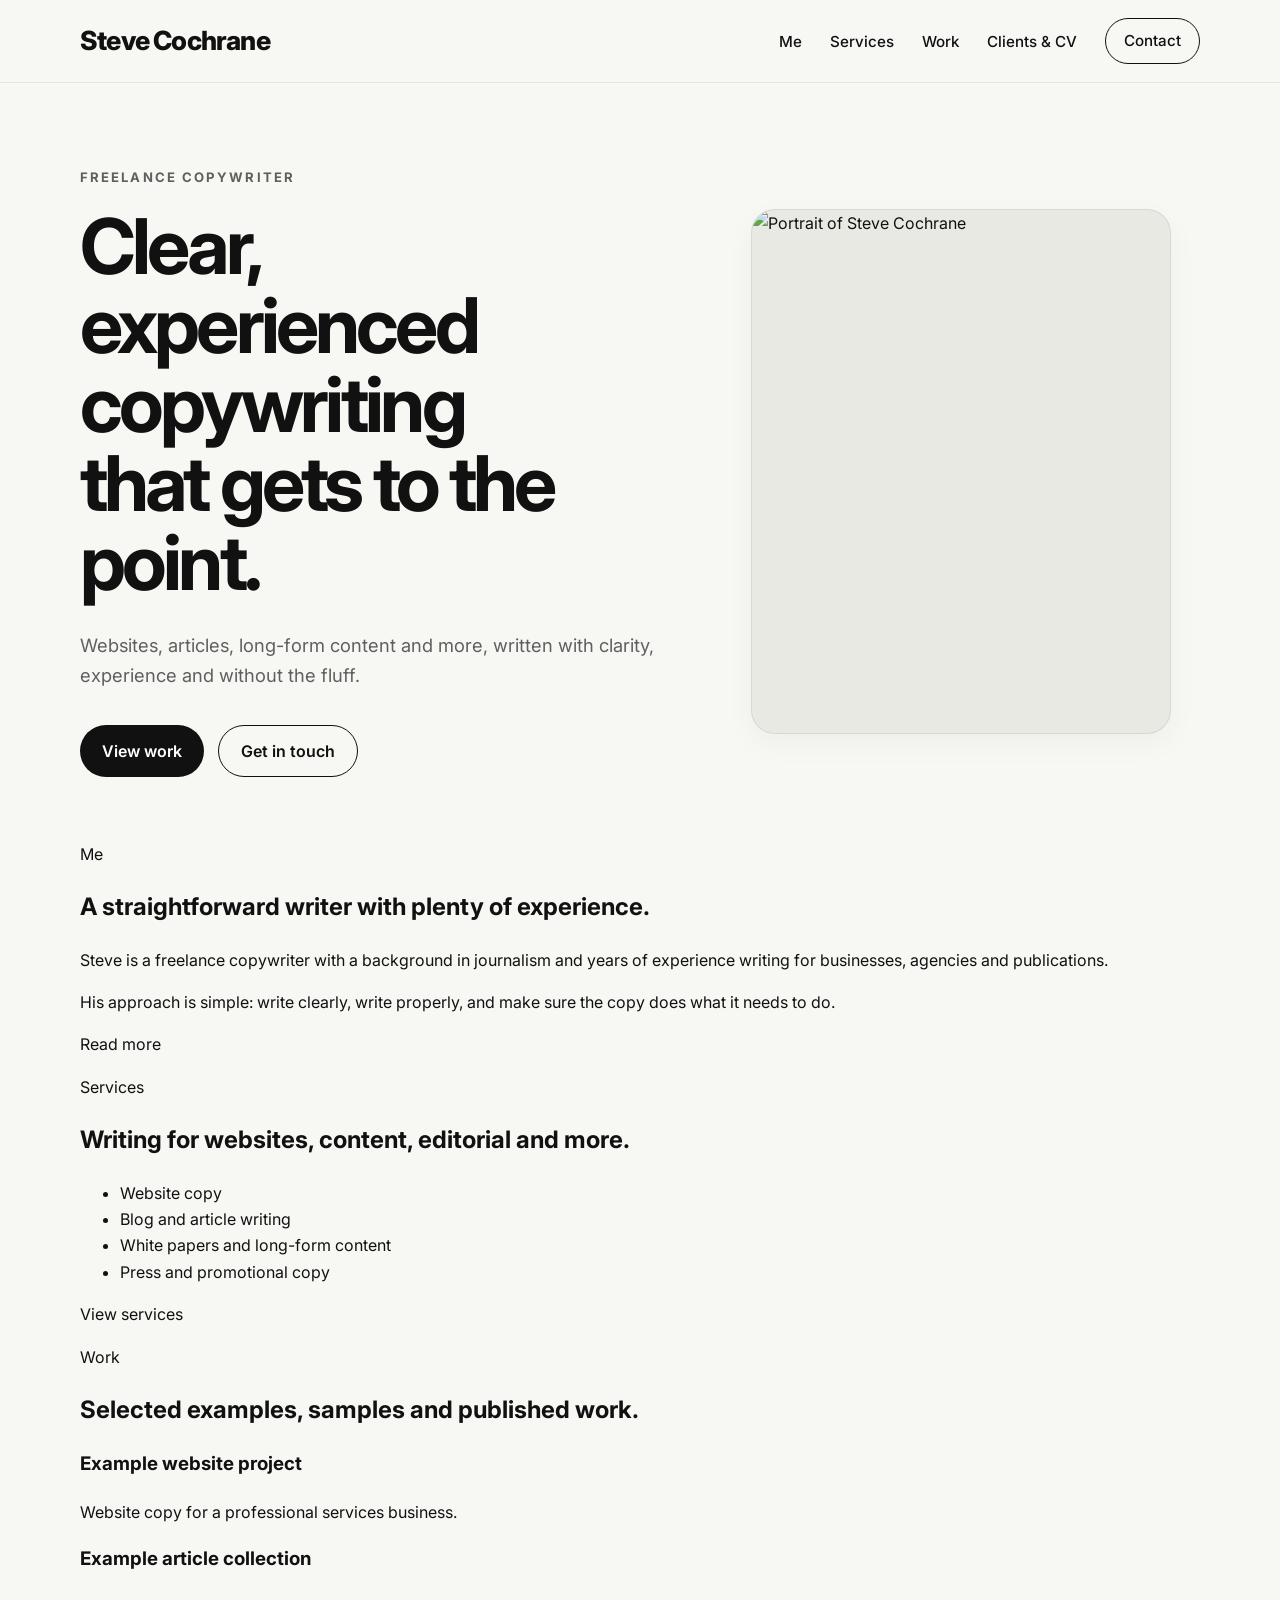
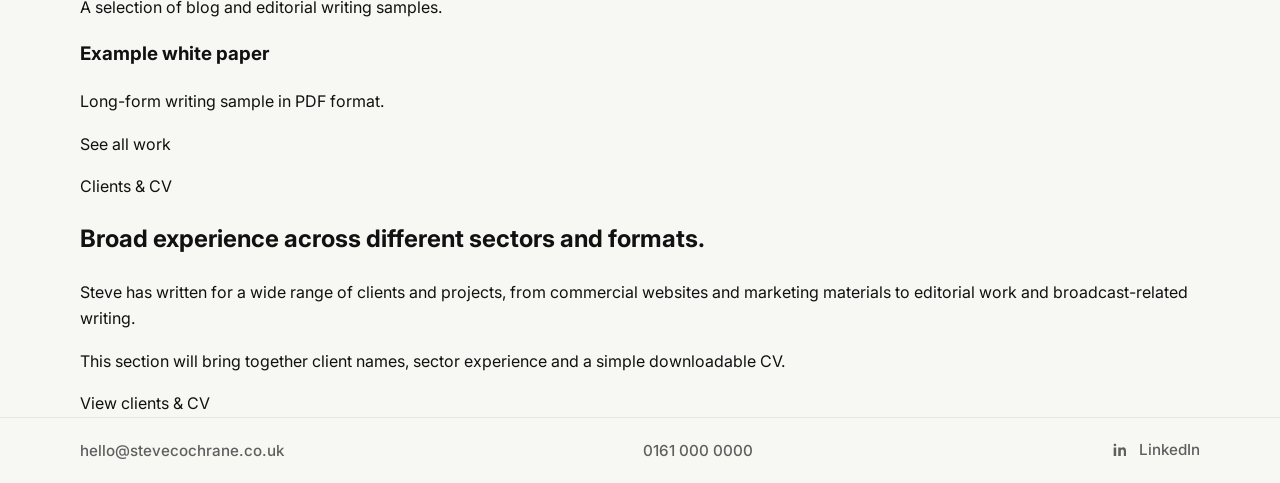
==== index.html @ 6f670acf "Update index.html" ====
<!DOCTYPE html>
<html lang="en-GB">
<head>
  <meta charset="UTF-8" />
  <meta name="viewport" content="width=device-width, initial-scale=1.0" />
  <title>Steve Cochrane | Freelance Copywriter</title>
  <meta
    name="description"
    content="Freelance copywriter Steve Cochrane writes clear, effective copy for websites, articles, white papers and more."
  />
  <link rel="preconnect" href="https://fonts.googleapis.com" />
  <link rel="preconnect" href="https://fonts.gstatic.com" crossorigin />
  <link
    href="https://fonts.googleapis.com/css2?family=Inter:wght@400;500;600;700;800&display=swap"
    rel="stylesheet"
  />
  <link rel="stylesheet" href="css/style.css" />
</head>
<body>
  <a class="skip-link" href="#main">Skip to content</a>

  <header class="site-header">
    <div class="container header-inner">
      <a class="site-logo" href="index.html">Steve Cochrane</a>

      <nav class="site-nav" aria-label="Primary navigation">
        <ul>
          <li><a href="me.html">Me</a></li>
          <li><a href="services.html">Services</a></li>
          <li><a href="work.html">Work</a></li>
          <li><a href="clients-cv.html">Clients &amp; CV</a></li>
          <li><a class="nav-cta" href="contact.html">Contact</a></li>
        </ul>
      </nav>
    </div>
  </header>

  <main id="main">
    <section class="hero">
      <div class="container hero-grid">
        <div class="hero-copy">
          <p class="eyebrow">Freelance Copywriter</p>
          <h1>Clear, experienced copywriting that gets to the point.</h1>
          <p class="hero-text">
            Websites, articles, long-form content and more, written with clarity,
            experience and without the fluff.
          </p>

          <div class="hero-actions">
            <a class="button button-primary" href="work.html">View work</a>
            <a class="button button-secondary" href="contact.html">Get in touch</a>
          </div>
        </div>

        <div class="hero-image-wrap">
          <img
            src="image/steve-cochrane-headshot.jpg"
            alt="Portrait of Steve Cochrane"
            class="hero-image"
          />
        </div>
      </div>
    </section>

    <section class="home-preview-section">
      <div class="container home-preview-grid">
        <div class="home-preview-label">
          <p>Me</p>
        </div>

        <div class="home-preview-content">
          <h2>A straightforward writer with plenty of experience.</h2>
          <p>
            Steve is a freelance copywriter with a background in journalism and years of
            experience writing for businesses, agencies and publications.
          </p>
          <p>
            His approach is simple: write clearly, write properly, and make sure the copy
            does what it needs to do.
          </p>
          <a class="text-link" href="me.html">Read more</a>
        </div>
      </div>
    </section>

    <section class="home-preview-section">
      <div class="container home-preview-grid">
        <div class="home-preview-label">
          <p>Services</p>
        </div>

        <div class="home-preview-content">
          <h2>Writing for websites, content, editorial and more.</h2>
          <ul class="home-simple-list">
            <li>Website copy</li>
            <li>Blog and article writing</li>
            <li>White papers and long-form content</li>
            <li>Press and promotional copy</li>
          </ul>
          <a class="text-link" href="services.html">View services</a>
        </div>
      </div>
    </section>

    <section class="home-preview-section">
      <div class="container home-preview-grid">
        <div class="home-preview-label">
          <p>Work</p>
        </div>

        <div class="home-preview-content">
          <h2>Selected examples, samples and published work.</h2>

          <div class="home-work-preview">
            <article class="home-work-item">
              <h3>Example website project</h3>
              <p>Website copy for a professional services business.</p>
            </article>

            <article class="home-work-item">
              <h3>Example article collection</h3>
              <p>A selection of blog and editorial writing samples.</p>
            </article>

            <article class="home-work-item">
              <h3>Example white paper</h3>
              <p>Long-form writing sample in PDF format.</p>
            </article>
          </div>

          <a class="text-link" href="work.html">See all work</a>
        </div>
      </div>
    </section>

    <section class="home-preview-section">
      <div class="container home-preview-grid">
        <div class="home-preview-label">
          <p>Clients &amp; CV</p>
        </div>

        <div class="home-preview-content">
          <h2>Broad experience across different sectors and formats.</h2>
          <p>
            Steve has written for a wide range of clients and projects, from commercial
            websites and marketing materials to editorial work and broadcast-related writing.
          </p>
          <p>
            This section will bring together client names, sector experience and a simple
            downloadable CV.
          </p>
          <a class="text-link" href="clients-cv.html">View clients &amp; CV</a>
        </div>
      </div>
    </section>
  </main>

  <footer class="site-footer">
    <div class="container footer-contact">
      <a class="footer-contact-item" href="mailto:hello@stevecochrane.co.uk">
        hello@stevecochrane.co.uk
      </a>

      <a class="footer-contact-item" href="tel:01610000000">
        0161 000 0000
      </a>

      <a
        class="footer-social"
        href="#"
        target="_blank"
        rel="noopener noreferrer"
        aria-label="Visit Steve Cochrane on LinkedIn"
      >
        <svg viewBox="0 0 24 24" aria-hidden="true">
          <path d="M6.94 8.5H3.56V20h3.38V8.5Zm-1.69-1.47c1.08 0 1.75-.72 1.75-1.62-.02-.92-.67-1.62-1.73-1.62S3.5 4.49 3.5 5.41c0 .9.68 1.62 1.73 1.62h.02ZM20.5 20h-3.38v-6.16c0-1.55-.56-2.6-1.95-2.6-1.07 0-1.7.72-1.98 1.42-.1.25-.13.6-.13.95V20H9.68s.05-10.46 0-11.5h3.38v1.63c.45-.7 1.25-1.7 3.05-1.7 2.23 0 3.89 1.45 3.89 4.56V20Z"/>
        </svg>
        <span>LinkedIn</span>
      </a>
    </div>
  </footer>
</body>
</html>
---- css/style.css ----
:root {
  --bg: #f7f7f4;
  --surface: #ffffff;
  --text: #111111;
  --muted: #5f5f5f;
  --line: #dddddd;
  --accent: #111111;
  --max-width: 1120px;
  --narrow-width: 760px;
  --radius: 18px;
  --shadow: 0 10px 30px rgba(0, 0, 0, 0.04);
}

* {
  box-sizing: border-box;
}

html {
  scroll-behavior: smooth;
}

body {
  margin: 0;
  font-family: "Inter", sans-serif;
  background: var(--bg);
  color: var(--text);
  line-height: 1.65;
}

img {
  max-width: 100%;
  display: block;
}

a {
  color: var(--text);
  text-decoration: none;
}

a:hover {
  text-decoration: underline;
}

.skip-link {
  position: absolute;
  left: 16px;
  top: -48px;
  background: #111111;
  color: #ffffff;
  padding: 10px 14px;
  border-radius: 999px;
  z-index: 1000;
  transition: top 0.2s ease;
}

.skip-link:focus {
  top: 16px;
}

.container {
  width: min(calc(100% - 40px), var(--max-width));
  margin: 0 auto;
}

.narrow {
  width: min(100%, var(--narrow-width));
}

.site-header {
  position: sticky;
  top: 0;
  z-index: 100;
  background: rgba(247, 247, 244, 0.92);
  backdrop-filter: blur(12px);
  border-bottom: 1px solid rgba(17, 17, 17, 0.08);
}

.header-inner {
  display: flex;
  align-items: center;
  justify-content: space-between;
  min-height: 82px;
  gap: 24px;
}

.site-logo {
  font-size: 1.65rem;
  font-weight: 800;
  letter-spacing: -0.03em;
  text-decoration: none;
}

.site-logo:hover {
  text-decoration: none;
}

.site-nav ul {
  display: flex;
  align-items: center;
  gap: 28px;
  list-style: none;
  padding: 0;
  margin: 0;
}

.site-nav a {
  font-size: 0.95rem;
  font-weight: 500;
  text-decoration: none;
}

.nav-cta {
  display: inline-flex;
  align-items: center;
  justify-content: center;
  min-height: 46px;
  padding: 0 18px;
  border: 1px solid #111111;
  border-radius: 999px;
}

.nav-cta:hover {
  background: #111111;
  color: #ffffff;
  text-decoration: none;
}

.hero {
  padding: 84px 0 48px;
}

.hero-grid {
  display: grid;
  grid-template-columns: 1.1fr 0.9fr;
  gap: 56px;
  align-items: center;
}

.eyebrow {
  margin: 0 0 18px;
  font-size: 0.82rem;
  font-weight: 700;
  letter-spacing: 0.16em;
  text-transform: uppercase;
  color: var(--muted);
}

.hero h1 {
  margin: 0;
  font-size: clamp(2.8rem, 6vw, 5rem);
  line-height: 1.03;
  letter-spacing: -0.05em;
  max-width: 10ch;
}

.hero-text {
  margin: 28px 0 0;
  max-width: 600px;
  font-size: 1.15rem;
  color: var(--muted);
}

.hero-actions {
  display: flex;
  flex-wrap: wrap;
  gap: 14px;
  margin-top: 34px;
}

.button {
  display: inline-flex;
  align-items: center;
  justify-content: center;
  min-height: 52px;
  padding: 0 22px;
  border-radius: 999px;
  font-weight: 600;
  transition: transform 0.2s ease, background 0.2s ease, color 0.2s ease;
}

.button:hover {
  text-decoration: none;
  transform: translateY(-2px);
}

.button-primary {
  background: #111111;
  color: #ffffff;
}

.button-primary:hover {
  background: #222222;
}

.button-secondary {
  border: 1px solid #111111;
  color: #111111;
}

.button-secondary:hover {
  background: #111111;
  color: #ffffff;
}

.hero-image-wrap {
  display: flex;
  justify-content: center;
}

.hero-image {
  width: 100%;
  max-width: 420px;
  aspect-ratio: 4 / 5;
  object-fit: cover;
  border-radius: 24px;
  background: #e9e9e4;
  box-shadow: var(--shadow);
  border: 1px solid rgba(17, 17, 17, 0.08);
}

.intro-strip {
  padding: 22px 0;
  border-top: 1px solid rgba(17, 17, 17, 0.08);
  border-bottom: 1px solid rgba(17, 17, 17, 0.08);
}

.intro-strip-inner p {
  margin: 0;
  font-size: 1.05rem;
  color: var(--muted);
}

.section {
  padding: 92px 0;
}

.section-alt {
  background: #f0f0eb;
}

.section-label {
  margin: 0 0 14px;
  font-size: 0.82rem;
  font-weight: 700;
  letter-spacing: 0.16em;
  text-transform: uppercase;
  color: var(--muted);
}

.section h2 {
  margin: 0 0 22px;
  font-size: clamp(2rem, 4vw, 3.2rem);
  line-height: 1.08;
  letter-spacing: -0.04em;
}

.section p {
  margin: 0 0 18px;
  font-size: 1.05rem;
  color: #2d2d2d;
}

.section-intro {
  max-width: 700px;
  color: var(--muted);
}

.services-grid {
  display: grid;
  grid-template-columns: repeat(2, minmax(0, 1fr));
  gap: 22px;
  margin-top: 34px;
}

.service-card {
  background: var(--surface);
  border: 1px solid rgba(17, 17, 17, 0.08);
  border-radius: var(--radius);
  padding: 28px;
  box-shadow: var(--shadow);
}

.service-card h3 {
  margin: 0 0 12px;
  font-size: 1.3rem;
  letter-spacing: -0.03em;
}

.service-card p {
  margin: 0;
  color: var(--muted);
}

.work-list {
  display: flex;
  flex-direction: column;
  margin-top: 30px;
  border-top: 1px solid var(--line);
}

.work-item {
  display: flex;
  align-items: center;
  justify-content: space-between;
  gap: 24px;
  padding: 24px 0;
  border-bottom: 1px solid var(--line);
}

.work-item h3 {
  margin: 0 0 8px;
  font-size: 1.2rem;
  letter-spacing: -0.03em;
}

.work-item p {
  margin: 0;
  color: var(--muted);
}

.work-item a {
  white-space: nowrap;
  font-weight: 600;
}

.quote-block {
  padding: 40px;
  background: #111111;
  color: #ffffff;
  border-radius: 24px;
}

.quote-block p {
  margin: 0;
  color: #ffffff;
  font-size: clamp(1.3rem, 3vw, 2rem);
  line-height: 1.3;
  letter-spacing: -0.03em;
}

.contact-section {
  padding-bottom: 110px;
}

.contact-details {
  display: flex;
  flex-direction: column;
  gap: 10px;
  margin-top: 28px;
}

.contact-details a,
.contact-details span {
  font-size: clamp(1.4rem, 3vw, 2.2rem);
  font-weight: 700;
  letter-spacing: -0.03em;
}

.site-footer {
  border-top: 1px solid rgba(17, 17, 17, 0.08);
  padding: 26px 0;
}

.footer-inner {
  display: flex;
  align-items: center;
  justify-content: space-between;
  gap: 20px;
}

.footer-inner p {
  margin: 0;
  color: var(--muted);
  font-size: 0.95rem;
}

@media (max-width: 900px) {
  .header-inner {
    flex-direction: column;
    align-items: flex-start;
    padding: 18px 0;
  }

  .site-nav ul {
    flex-wrap: wrap;
    gap: 14px 18px;
  }

  .hero-grid {
    grid-template-columns: 1fr;
    gap: 34px;
  }

  .hero h1 {
    max-width: 12ch;
  }

  .services-grid {
    grid-template-columns: 1fr;
  }

  .work-item {
    flex-direction: column;
    align-items: flex-start;
  }

  .footer-inner {
    flex-direction: column;
    align-items: flex-start;
  }
}

@media (max-width: 640px) {
  .container {
    width: min(calc(100% - 28px), var(--max-width));
  }

  .hero {
    padding-top: 56px;
  }

  .section {
    padding: 70px 0;
  }

  .hero-text,
  .section p,
  .intro-strip-inner p,
  .service-card p {
    font-size: 1rem;
  }

  .quote-block {
    padding: 28px;
  }

  .contact-details a,
  .contact-details span {
    font-size: 1.25rem;
  }
}
/* ===== ME PAGE ===== */

.bio-grid {
  display: grid;
  grid-template-columns: 1.1fr 0.9fr;
  gap: 60px;
  align-items: start;
}

.bio-copy h1 {
  margin: 0 0 24px;
  font-size: clamp(2.6rem, 5vw, 4rem);
  line-height: 1.05;
  letter-spacing: -0.04em;
}

.bio-copy p {
  margin: 0 0 18px;
  font-size: 1.05rem;
  color: #2d2d2d;
}

.bio-image-wrap {
  display: flex;
  justify-content: center;
}

.bio-image {
  width: 100%;
  max-width: 420px;
  aspect-ratio: 4 / 5;
  object-fit: cover;
  border-radius: 20px;
  background: #e9e9e4;
  border: 1px solid rgba(17, 17, 17, 0.08);
}

/* Responsive */

@media (max-width: 900px) {
  .bio-grid {
    grid-template-columns: 1fr;
    gap: 32px;
  }

  .bio-image {
    max-width: 100%;
  }
}
/* ===== MINIMAL HOMEPAGE TWEAK ===== */

.hero-minimal {
  min-height: calc(100vh - 82px);
  display: flex;
  align-items: center;
  padding: 72px 0;
}

/* ===== SHARED FOOTER ===== */

.site-footer {
  border-top: 1px solid rgba(17, 17, 17, 0.08);
  padding: 20px 0;
}

.footer-contact {
  display: flex;
  align-items: center;
  justify-content: space-between;
  gap: 18px 28px;
  flex-wrap: wrap;
}

.footer-contact-item,
.footer-social {
  display: inline-flex;
  align-items: center;
  gap: 10px;
  color: var(--muted);
  font-size: 0.95rem;
  font-weight: 500;
  text-decoration: none;
}

.footer-contact-item:hover,
.footer-social:hover {
  color: var(--text);
  text-decoration: none;
}

.footer-social svg {
  width: 18px;
  height: 18px;
  fill: currentColor;
  flex: 0 0 18px;
}

.footer-social span {
  line-height: 1;
}

@media (max-width: 640px) {
  .hero-minimal {
    min-height: auto;
    padding: 56px 0 64px;
  }

  .footer-contact {
    flex-direction: column;
    align-items: flex-start;
  }
}
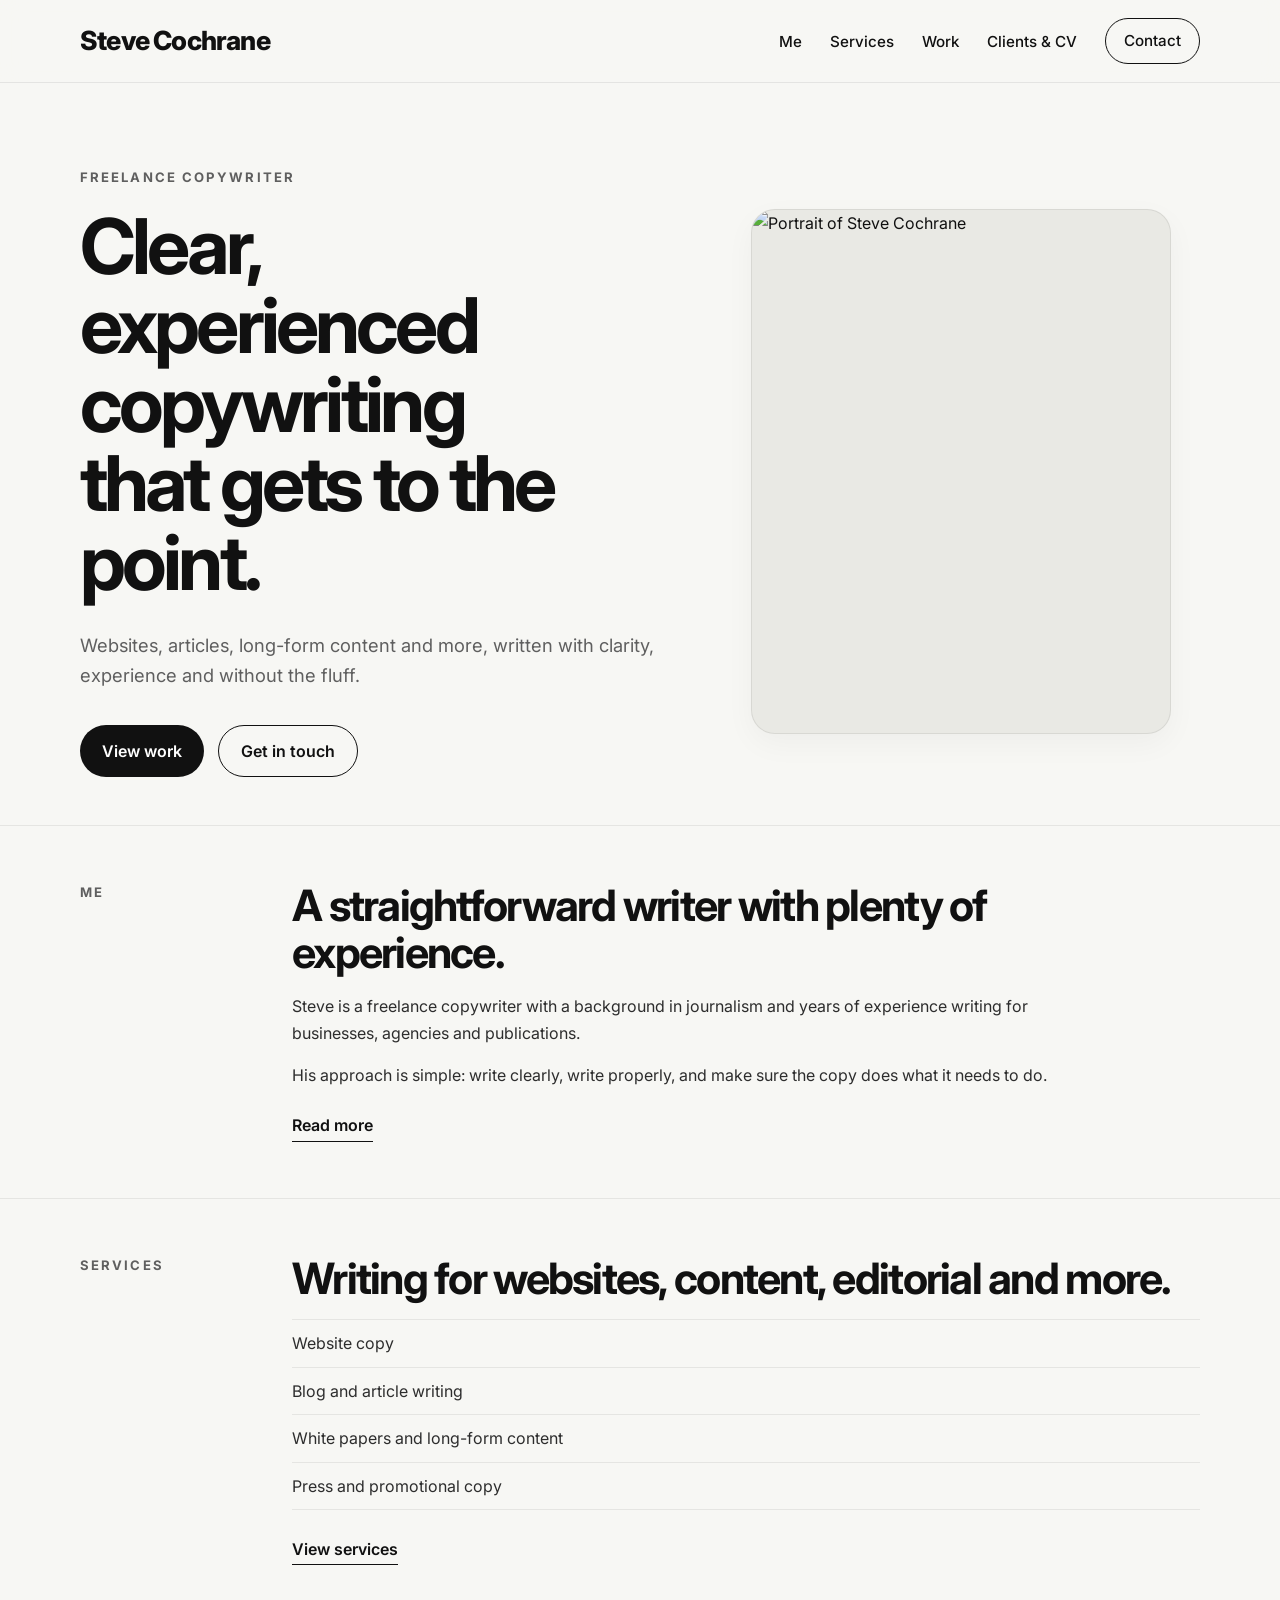
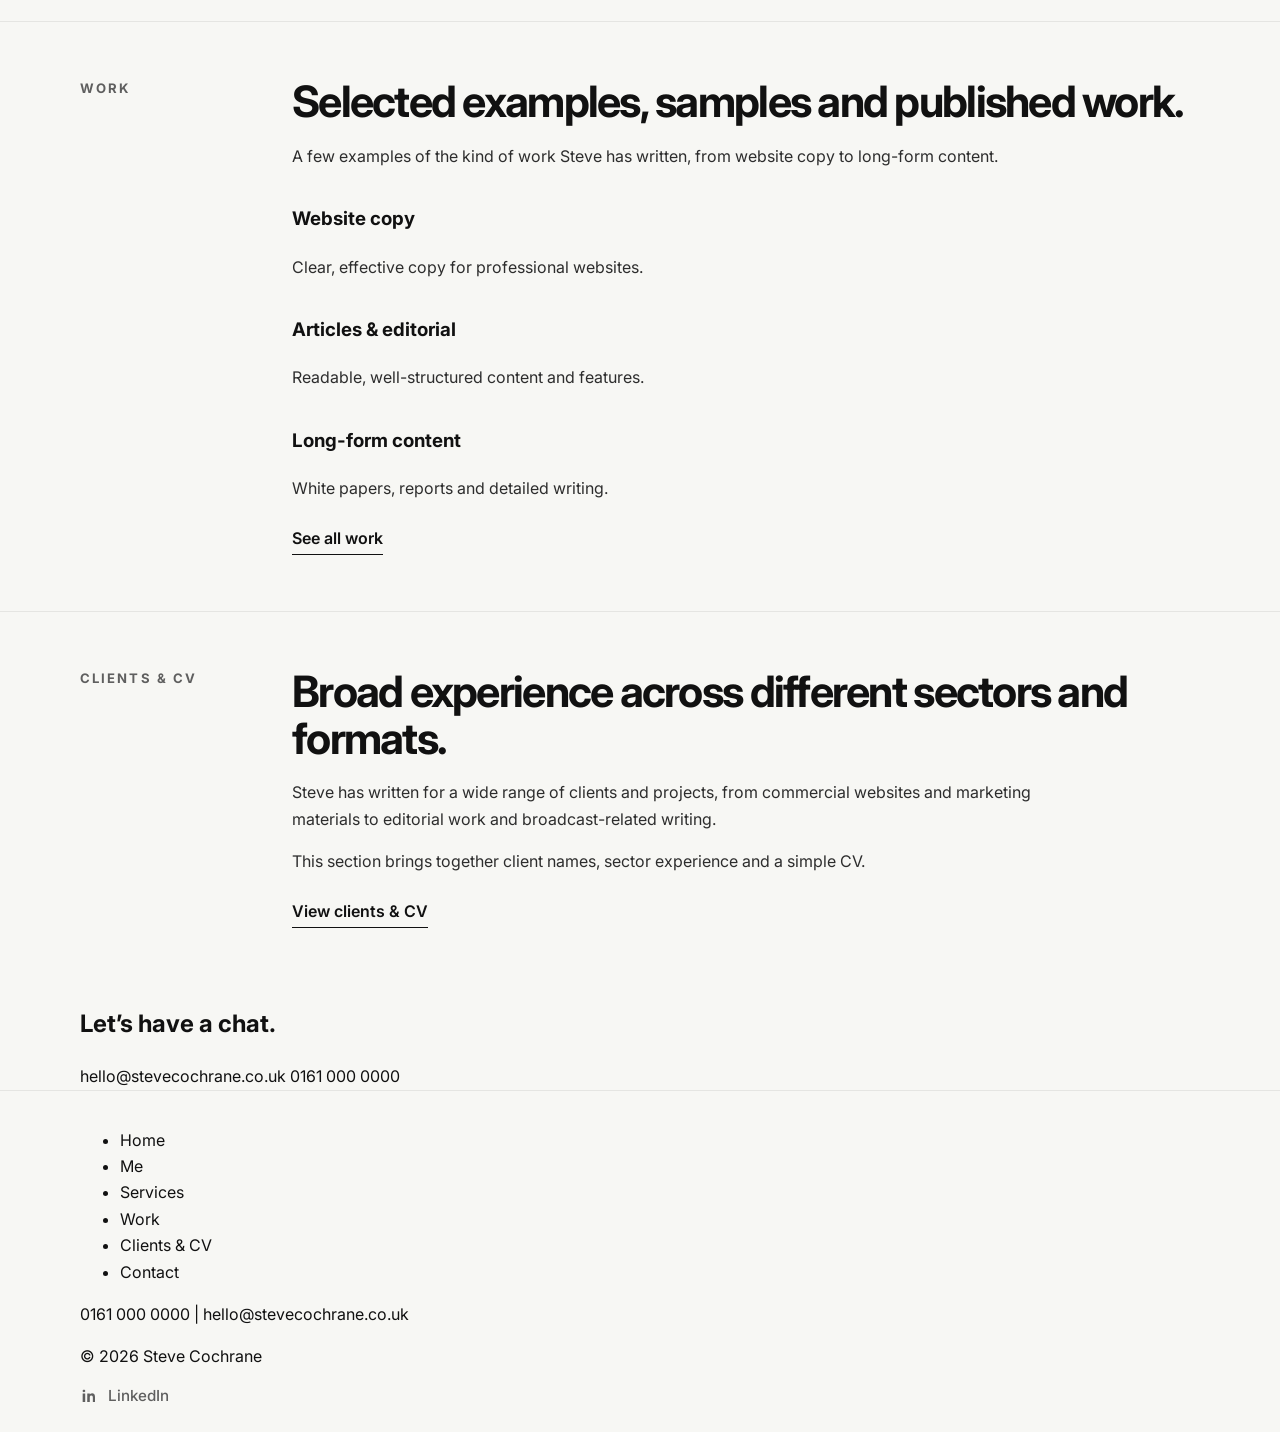
==== commit 6ed94831: "Add sections for header, main, and footer" ====
--- a/index.html
+++ b/index.html
@@ -16,9 +16,11 @@
   />
   <link rel="stylesheet" href="css/style.css" />
 </head>
+
 <body>
   <a class="skip-link" href="#main">Skip to content</a>
 
+  <!-- HEADER -->
   <header class="site-header">
     <div class="container header-inner">
       <a class="site-logo" href="index.html">Steve Cochrane</a>
@@ -35,7 +37,10 @@
     </div>
   </header>
 
+  <!-- MAIN -->
   <main id="main">
+
+    <!-- HERO -->
     <section class="hero">
       <div class="container hero-grid">
         <div class="hero-copy">
@@ -62,6 +67,7 @@
       </div>
     </section>
 
+    <!-- ME PREVIEW -->
     <section class="home-preview-section">
       <div class="container home-preview-grid">
         <div class="home-preview-label">
@@ -83,6 +89,7 @@
       </div>
     </section>
 
+    <!-- SERVICES PREVIEW -->
     <section class="home-preview-section">
       <div class="container home-preview-grid">
         <div class="home-preview-label">
@@ -102,6 +109,7 @@
       </div>
     </section>
 
+    <!-- WORK PREVIEW WITH IMAGES -->
     <section class="home-preview-section">
       <div class="container home-preview-grid">
         <div class="home-preview-label">
@@ -110,22 +118,34 @@
 
         <div class="home-preview-content">
           <h2>Selected examples, samples and published work.</h2>
-
-          <div class="home-work-preview">
-            <article class="home-work-item">
-              <h3>Example website project</h3>
-              <p>Website copy for a professional services business.</p>
-            </article>
-
-            <article class="home-work-item">
-              <h3>Example article collection</h3>
-              <p>A selection of blog and editorial writing samples.</p>
-            </article>
-
-            <article class="home-work-item">
-              <h3>Example white paper</h3>
-              <p>Long-form writing sample in PDF format.</p>
-            </article>
+          <p>
+            A few examples of the kind of work Steve has written, from website copy to long-form content.
+          </p>
+
+          <div class="home-work-thumbs">
+            <a class="work-thumb" href="work.html">
+              <img src="image/work-thumb-1.jpg" alt="">
+              <div class="work-thumb-copy">
+                <h3>Website copy</h3>
+                <p>Clear, effective copy for professional websites.</p>
+              </div>
+            </a>
+
+            <a class="work-thumb" href="work.html">
+              <img src="image/work-thumb-2.jpg" alt="">
+              <div class="work-thumb-copy">
+                <h3>Articles & editorial</h3>
+                <p>Readable, well-structured content and features.</p>
+              </div>
+            </a>
+
+            <a class="work-thumb" href="work.html">
+              <img src="image/work-thumb-3.jpg" alt="">
+              <div class="work-thumb-copy">
+                <h3>Long-form content</h3>
+                <p>White papers, reports and detailed writing.</p>
+              </div>
+            </a>
           </div>
 
           <a class="text-link" href="work.html">See all work</a>
@@ -133,6 +153,7 @@
       </div>
     </section>
 
+    <!-- CLIENTS & CV -->
     <section class="home-preview-section">
       <div class="container home-preview-grid">
         <div class="home-preview-label">
@@ -146,38 +167,59 @@
             websites and marketing materials to editorial work and broadcast-related writing.
           </p>
           <p>
-            This section will bring together client names, sector experience and a simple
-            downloadable CV.
+            This section brings together client names, sector experience and a simple CV.
           </p>
           <a class="text-link" href="clients-cv.html">View clients &amp; CV</a>
         </div>
       </div>
     </section>
+
+    <!-- CONTACT BAND -->
+    <section class="contact-band">
+      <div class="container contact-band-inner">
+        <h2>Let’s have a chat.</h2>
+        <a href="mailto:hello@stevecochrane.co.uk">hello@stevecochrane.co.uk</a>
+        <a href="tel:01610000000">0161 000 0000</a>
+      </div>
+    </section>
+
   </main>
 
+  <!-- FOOTER -->
   <footer class="site-footer">
-    <div class="container footer-contact">
-      <a class="footer-contact-item" href="mailto:hello@stevecochrane.co.uk">
-        hello@stevecochrane.co.uk
-      </a>
-
-      <a class="footer-contact-item" href="tel:01610000000">
-        0161 000 0000
-      </a>
-
-      <a
-        class="footer-social"
-        href="#"
-        target="_blank"
-        rel="noopener noreferrer"
-        aria-label="Visit Steve Cochrane on LinkedIn"
-      >
-        <svg viewBox="0 0 24 24" aria-hidden="true">
-          <path d="M6.94 8.5H3.56V20h3.38V8.5Zm-1.69-1.47c1.08 0 1.75-.72 1.75-1.62-.02-.92-.67-1.62-1.73-1.62S3.5 4.49 3.5 5.41c0 .9.68 1.62 1.73 1.62h.02ZM20.5 20h-3.38v-6.16c0-1.55-.56-2.6-1.95-2.6-1.07 0-1.7.72-1.98 1.42-.1.25-.13.6-.13.95V20H9.68s.05-10.46 0-11.5h3.38v1.63c.45-.7 1.25-1.7 3.05-1.7 2.23 0 3.89 1.45 3.89 4.56V20Z"/>
-        </svg>
-        <span>LinkedIn</span>
-      </a>
+    <div class="container footer-main">
+
+      <nav class="footer-nav">
+        <ul>
+          <li><a href="index.html">Home</a></li>
+          <li><a href="me.html">Me</a></li>
+          <li><a href="services.html">Services</a></li>
+          <li><a href="work.html">Work</a></li>
+          <li><a href="clients-cv.html">Clients &amp; CV</a></li>
+          <li><a href="contact.html">Contact</a></li>
+        </ul>
+      </nav>
+
+      <div class="footer-meta">
+        <div class="footer-meta-left">
+          <p>
+            <a href="tel:01610000000">0161 000 0000</a>
+            <span>|</span>
+            <a href="mailto:hello@stevecochrane.co.uk">hello@stevecochrane.co.uk</a>
+          </p>
+          <p>© 2026 Steve Cochrane</p>
+        </div>
+
+        <a class="footer-social" href="#" target="_blank">
+          <svg viewBox="0 0 24 24">
+            <path d="M6.94 8.5H3.56V20h3.38V8.5Zm-1.69-1.47c1.08 0 1.75-.72 1.75-1.62-.02-.92-.67-1.62-1.73-1.62S3.5 4.49 3.5 5.41c0 .9.68 1.62 1.73 1.62h.02ZM20.5 20h-3.38v-6.16c0-1.55-.56-2.6-1.95-2.6-1.07 0-1.7.72-1.98 1.42-.1.25-.13.6-.13.95V20H9.68s.05-10.46 0-11.5h3.38v1.63c.45-.7 1.25-1.7 3.05-1.7 2.23 0 3.89 1.45 3.89 4.56V20Z"/>
+          </svg>
+          <span>LinkedIn</span>
+        </a>
+      </div>
+
     </div>
   </footer>
+
 </body>
 </html>
--- a/css/style.css
+++ b/css/style.css
@@ -551,3 +551,98 @@
     align-items: flex-start;
   }
 }
+/* ===== HOMEPAGE PREVIEW SECTIONS ===== */
+
+.home-preview-section {
+  padding: 56px 0;
+  border-top: 1px solid rgba(17, 17, 17, 0.08);
+}
+
+.home-preview-grid {
+  display: grid;
+  grid-template-columns: 180px minmax(0, 1fr);
+  gap: 32px;
+  align-items: start;
+}
+
+.home-preview-label p {
+  margin: 0;
+  font-size: 0.82rem;
+  font-weight: 700;
+  letter-spacing: 0.16em;
+  text-transform: uppercase;
+  color: var(--muted);
+}
+
+.home-preview-content h2 {
+  margin: 0 0 18px;
+  font-size: clamp(1.8rem, 3.4vw, 2.7rem);
+  line-height: 1.08;
+  letter-spacing: -0.04em;
+}
+
+.home-preview-content p {
+  margin: 0 0 16px;
+  max-width: 760px;
+  color: #2d2d2d;
+}
+
+.text-link {
+  display: inline-block;
+  margin-top: 8px;
+  font-weight: 600;
+  text-decoration: none;
+  border-bottom: 1px solid currentColor;
+  padding-bottom: 2px;
+}
+
+.text-link:hover {
+  text-decoration: none;
+}
+
+.home-simple-list {
+  list-style: none;
+  padding: 0;
+  margin: 0 0 18px;
+}
+
+.home-simple-list li {
+  padding: 10px 0;
+  border-bottom: 1px solid rgba(17, 17, 17, 0.08);
+  color: #2d2d2d;
+}
+
+.home-simple-list li:first-child {
+  border-top: 1px solid rgba(17, 17, 17, 0.08);
+}
+
+.home-work-preview {
+  margin-bottom: 18px;
+}
+
+.home-work-item {
+  padding: 14px 0;
+  border-bottom: 1px solid rgba(17, 17, 17, 0.08);
+}
+
+.home-work-item:first-child {
+  border-top: 1px solid rgba(17, 17, 17, 0.08);
+}
+
+.home-work-item h3 {
+  margin: 0 0 6px;
+  font-size: 1.05rem;
+  letter-spacing: -0.02em;
+}
+
+.home-work-item p {
+  margin: 0;
+  color: var(--muted);
+}
+
+@media (max-width: 900px) {
+  .home-preview-grid {
+    grid-template-columns: 1fr;
+    gap: 14px;
+  }
+}
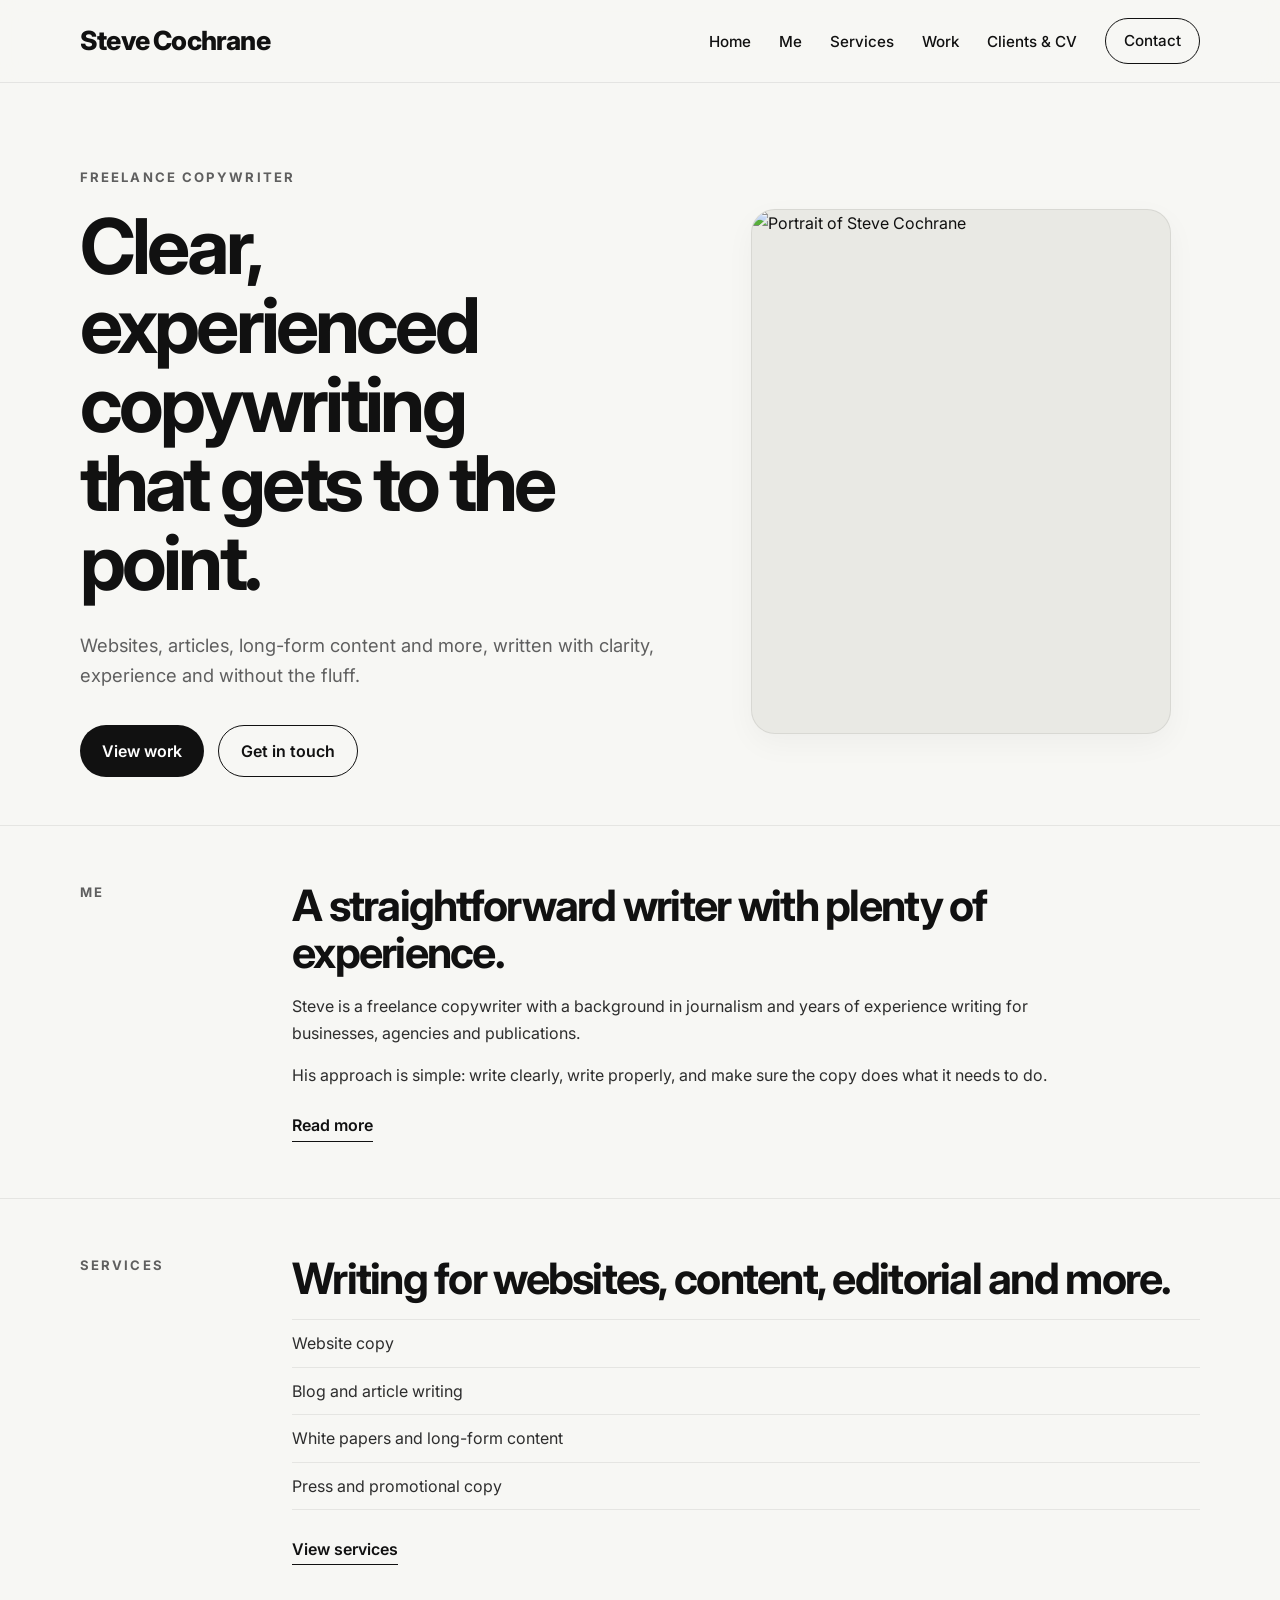
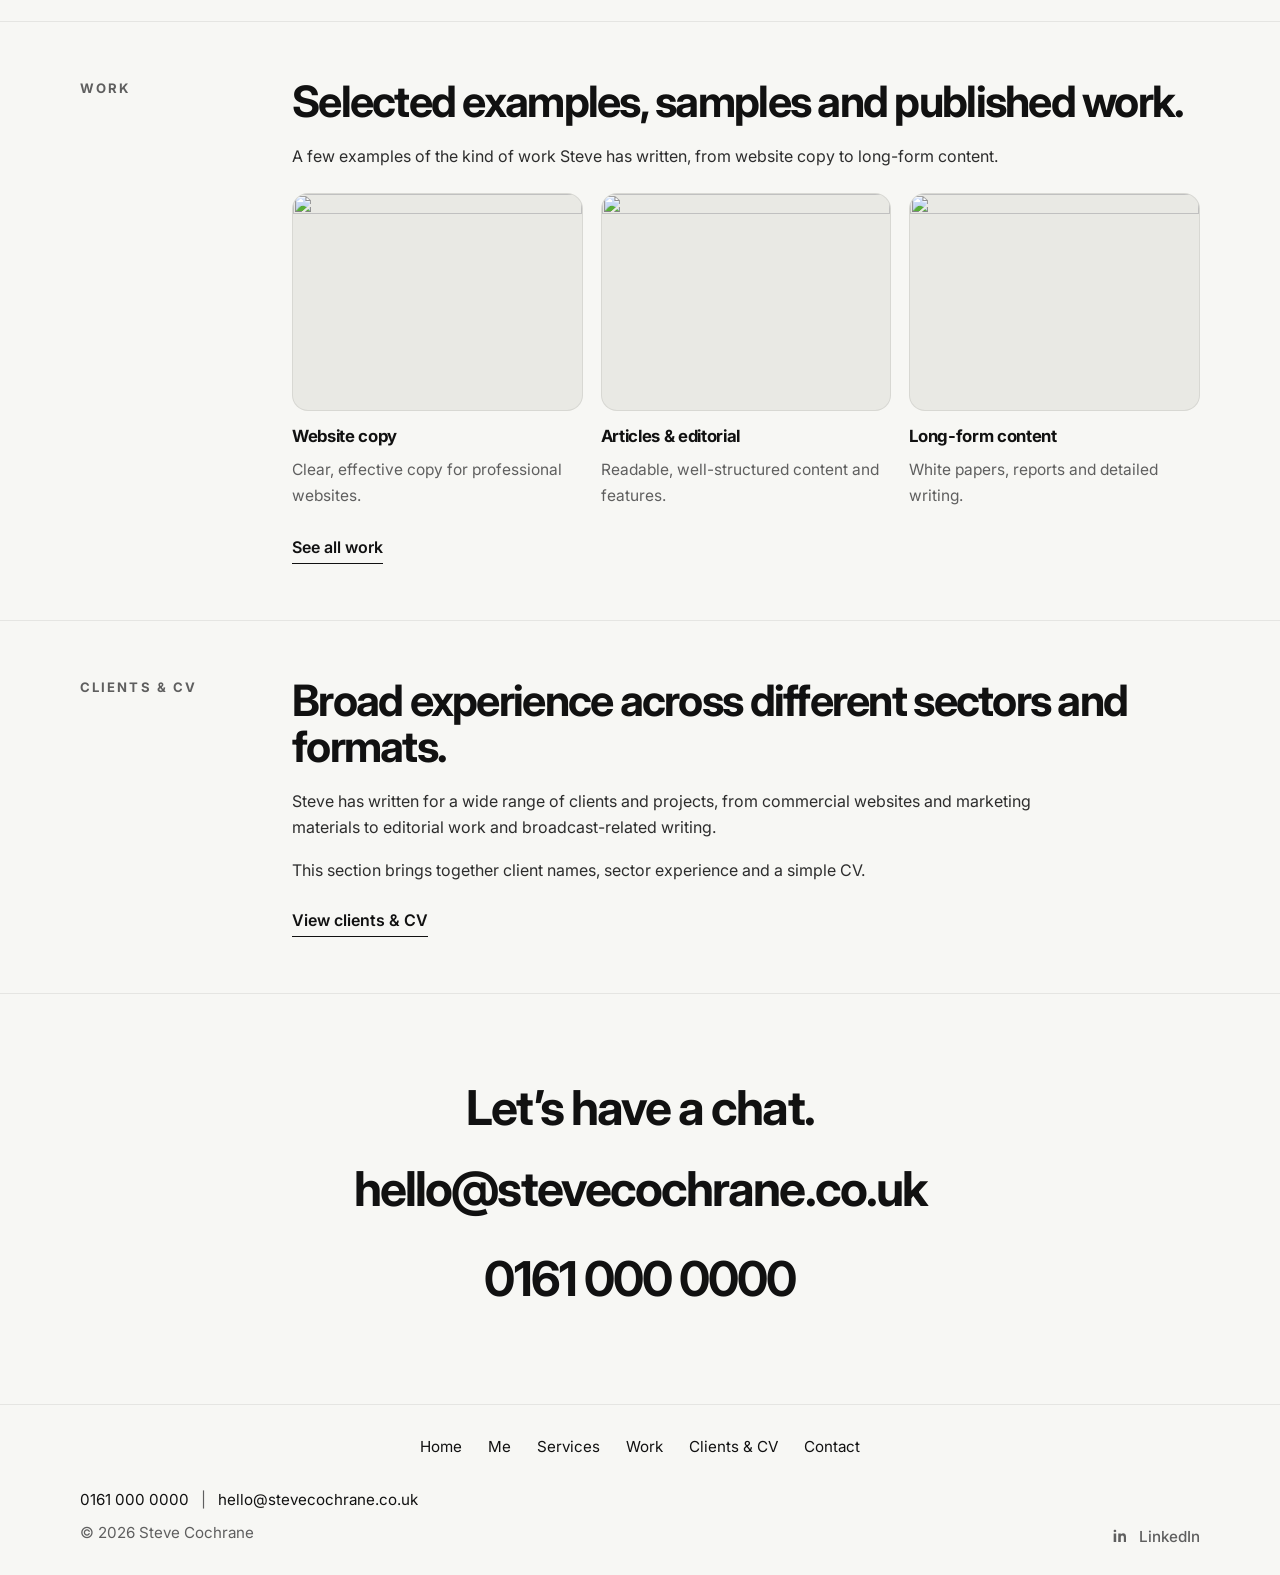
==== commit 60b33de0: "Update index.html" ====
--- a/index.html
+++ b/index.html
@@ -27,6 +27,7 @@
 
       <nav class="site-nav" aria-label="Primary navigation">
         <ul>
+          <li><a href="index.html">Home</a></li>
           <li><a href="me.html">Me</a></li>
           <li><a href="services.html">Services</a></li>
           <li><a href="work.html">Work</a></li>
--- a/css/style.css
+++ b/css/style.css
@@ -646,3 +646,456 @@
     gap: 14px;
   }
 }
+/* ===== WORK THUMBNAILS ON HOMEPAGE ===== */
+
+.home-work-thumbs {
+  display: grid;
+  grid-template-columns: repeat(3, minmax(0, 1fr));
+  gap: 18px;
+  margin: 24px 0 18px;
+}
+
+.work-thumb {
+  display: block;
+  text-decoration: none;
+  color: inherit;
+}
+
+.work-thumb:hover {
+  text-decoration: none;
+}
+
+.work-thumb img {
+  width: 100%;
+  aspect-ratio: 4 / 3;
+  object-fit: cover;
+  border-radius: 16px;
+  background: #e9e9e4;
+  border: 1px solid rgba(17, 17, 17, 0.08);
+  margin-bottom: 12px;
+}
+
+.work-thumb-copy h3 {
+  margin: 0 0 6px;
+  font-size: 1.05rem;
+  letter-spacing: -0.02em;
+}
+
+.work-thumb-copy p {
+  margin: 0;
+  color: var(--muted);
+  font-size: 0.97rem;
+}
+
+/* ===== LARGE CONTACT BAND ===== */
+
+.contact-band {
+  padding: 88px 0 76px;
+  border-top: 1px solid rgba(17, 17, 17, 0.08);
+}
+
+.contact-band-inner {
+  text-align: center;
+}
+
+.contact-band-inner h2 {
+  margin: 0 0 16px;
+  font-size: clamp(2rem, 4vw, 3rem);
+  line-height: 1.08;
+  letter-spacing: -0.04em;
+}
+
+.contact-band-inner a {
+  display: block;
+  width: fit-content;
+  margin: 0 auto 10px;
+  font-size: clamp(1.8rem, 4vw, 3rem);
+  font-weight: 700;
+  letter-spacing: -0.04em;
+  text-decoration: none;
+}
+
+.contact-band-inner a:hover {
+  text-decoration: underline;
+}
+
+/* ===== FOOTER WITH NAV ===== */
+
+.site-footer {
+  border-top: 1px solid rgba(17, 17, 17, 0.08);
+  padding: 28px 0 30px;
+}
+
+.footer-main {
+  display: flex;
+  flex-direction: column;
+  gap: 28px;
+}
+
+.footer-nav ul {
+  display: flex;
+  flex-wrap: wrap;
+  justify-content: center;
+  gap: 12px 26px;
+  list-style: none;
+  padding: 0;
+  margin: 0;
+}
+
+.footer-nav a {
+  color: var(--text);
+  text-decoration: none;
+  font-size: 0.95rem;
+}
+
+.footer-nav a:hover {
+  text-decoration: underline;
+}
+
+.footer-meta {
+  display: flex;
+  align-items: flex-end;
+  justify-content: space-between;
+  gap: 20px;
+}
+
+.footer-meta-left p {
+  margin: 0 0 8px;
+  color: var(--muted);
+  font-size: 0.95rem;
+}
+
+.footer-meta-left p:last-child {
+  margin-bottom: 0;
+}
+
+.footer-meta-left span {
+  margin: 0 8px;
+  color: var(--muted);
+}
+
+.footer-contact-item {
+  color: var(--muted);
+  text-decoration: none;
+}
+
+.footer-contact-item:hover {
+  color: var(--text);
+  text-decoration: none;
+}
+
+.footer-social {
+  display: inline-flex;
+  align-items: center;
+  gap: 10px;
+  color: var(--muted);
+  text-decoration: none;
+  font-size: 0.95rem;
+  font-weight: 500;
+}
+
+.footer-social:hover {
+  color: var(--text);
+  text-decoration: none;
+}
+
+.footer-social svg {
+  width: 18px;
+  height: 18px;
+  fill: currentColor;
+  flex: 0 0 18px;
+}
+
+/* ===== RESPONSIVE ===== */
+
+@media (max-width: 900px) {
+  .home-work-thumbs {
+    grid-template-columns: 1fr;
+  }
+
+  .footer-meta {
+    flex-direction: column;
+    align-items: flex-start;
+  }
+}
+
+@media (max-width: 640px) {
+  .contact-band {
+    padding: 64px 0 56px;
+  }
+
+  .contact-band-inner a {
+    font-size: 1.5rem;
+    word-break: break-word;
+  }
+
+  .footer-nav ul {
+    justify-content: flex-start;
+    gap: 10px 18px;
+  }
+}
+/* ===== WORK PAGE ===== */
+
+.work-hero {
+  padding-bottom: 70px;
+}
+
+.work-hero-grid {
+  display: grid;
+  grid-template-columns: 1fr 1fr;
+  gap: 48px;
+  align-items: center;
+}
+
+.work-hero-image img {
+  width: 100%;
+  aspect-ratio: 4 / 3;
+  object-fit: cover;
+  border-radius: 20px;
+  background: #e9e9e4;
+  border: 1px solid rgba(17, 17, 17, 0.08);
+}
+
+.work-hero-copy h1 {
+  margin: 0 0 20px;
+  font-size: clamp(2.4rem, 5vw, 4.2rem);
+  line-height: 1.05;
+  letter-spacing: -0.04em;
+}
+
+.work-hero-copy p {
+  margin: 0 0 16px;
+  color: #2d2d2d;
+}
+
+.work-section {
+  padding-top: 70px;
+  padding-bottom: 70px;
+}
+
+.work-section-alt {
+  background: #f0f0eb;
+}
+
+.work-section-heading {
+  max-width: 760px;
+  margin-bottom: 30px;
+}
+
+.work-section-heading h2 {
+  margin: 0 0 14px;
+  font-size: clamp(1.9rem, 3.8vw, 3rem);
+  line-height: 1.08;
+  letter-spacing: -0.04em;
+}
+
+.work-section-heading p {
+  margin: 0;
+  color: var(--muted);
+}
+
+.work-grid {
+  display: grid;
+  grid-template-columns: repeat(2, minmax(0, 1fr));
+  gap: 26px;
+}
+
+.work-card {
+  background: var(--surface);
+  border: 1px solid rgba(17, 17, 17, 0.08);
+  border-radius: 20px;
+  overflow: hidden;
+}
+
+.work-card-image {
+  display: block;
+  text-decoration: none;
+}
+
+.work-card-image:hover {
+  text-decoration: none;
+}
+
+.work-card-image img {
+  width: 100%;
+  aspect-ratio: 16 / 10;
+  object-fit: cover;
+  background: #e9e9e4;
+  border-bottom: 1px solid rgba(17, 17, 17, 0.08);
+}
+
+.work-card-body {
+  padding: 22px;
+}
+
+.work-card-body h3 {
+  margin: 0 0 10px;
+  font-size: 1.25rem;
+  letter-spacing: -0.03em;
+}
+
+.work-card-body p {
+  margin: 0 0 18px;
+  color: var(--muted);
+}
+
+.work-card-actions {
+  display: flex;
+  flex-wrap: wrap;
+  gap: 14px;
+}
+
+.work-card-actions a {
+  font-weight: 600;
+  text-decoration: none;
+  border-bottom: 1px solid currentColor;
+  padding-bottom: 2px;
+}
+
+.work-card-actions a:hover {
+  text-decoration: none;
+}
+
+@media (max-width: 900px) {
+  .work-hero-grid,
+  .work-grid {
+    grid-template-columns: 1fr;
+  }
+
+  .work-hero {
+    padding-bottom: 50px;
+  }
+
+  .work-section {
+    padding-top: 50px;
+    padding-bottom: 50px;
+  }
+}
+/* ===== CLIENTS & CV PAGE ===== */
+
+.clients-intro {
+  padding-bottom: 46px;
+}
+
+.clients-intro-inner {
+  max-width: 760px;
+}
+
+.clients-intro-inner h1 {
+  margin: 0 0 22px;
+  font-size: clamp(2.5rem, 5vw, 4.6rem);
+  line-height: 1.05;
+  letter-spacing: -0.05em;
+}
+
+.clients-intro-inner p {
+  margin: 0 0 16px;
+  color: #2d2d2d;
+}
+
+.client-logos-section {
+  padding-top: 20px;
+  padding-bottom: 70px;
+}
+
+.client-logos-grid {
+  display: grid;
+  grid-template-columns: repeat(5, minmax(0, 1fr));
+  gap: 34px 26px;
+  align-items: center;
+}
+
+.client-logo-item {
+  display: flex;
+  align-items: center;
+  justify-content: center;
+  min-height: 90px;
+}
+
+.client-logo-item img {
+  max-width: 140px;
+  max-height: 56px;
+  width: auto;
+  height: auto;
+  object-fit: contain;
+  filter: grayscale(100%);
+  opacity: 0.95;
+}
+
+.cv-preview-section {
+  padding-top: 20px;
+}
+
+.cv-preview-inner {
+  display: grid;
+  grid-template-columns: 0.9fr 1.1fr;
+  gap: 44px;
+  align-items: center;
+}
+
+.cv-copy h2 {
+  margin: 0 0 18px;
+  font-size: clamp(2rem, 4vw, 3rem);
+  line-height: 1.08;
+  letter-spacing: -0.04em;
+}
+
+.cv-copy p {
+  margin: 0 0 16px;
+  color: #2d2d2d;
+}
+
+.cv-preview-card {
+  display: block;
+  text-decoration: none;
+}
+
+.cv-preview-card:hover {
+  text-decoration: none;
+}
+
+.cv-preview-card img {
+  width: 100%;
+  max-width: 560px;
+  margin-left: auto;
+  border-radius: 18px;
+  background: #ecece7;
+  border: 1px solid rgba(17, 17, 17, 0.08);
+  box-shadow: 0 10px 30px rgba(0, 0, 0, 0.05);
+}
+
+/* Responsive */
+
+@media (max-width: 1000px) {
+  .client-logos-grid {
+    grid-template-columns: repeat(4, minmax(0, 1fr));
+  }
+}
+
+@media (max-width: 900px) {
+  .cv-preview-inner {
+    grid-template-columns: 1fr;
+    gap: 28px;
+  }
+
+  .cv-preview-card img {
+    margin-left: 0;
+    max-width: 100%;
+  }
+}
+
+@media (max-width: 700px) {
+  .client-logos-grid {
+    grid-template-columns: repeat(2, minmax(0, 1fr));
+    gap: 26px 18px;
+  }
+
+  .client-logo-item {
+    min-height: 72px;
+  }
+
+  .client-logo-item img {
+    max-width: 120px;
+    max-height: 48px;
+  }
+}
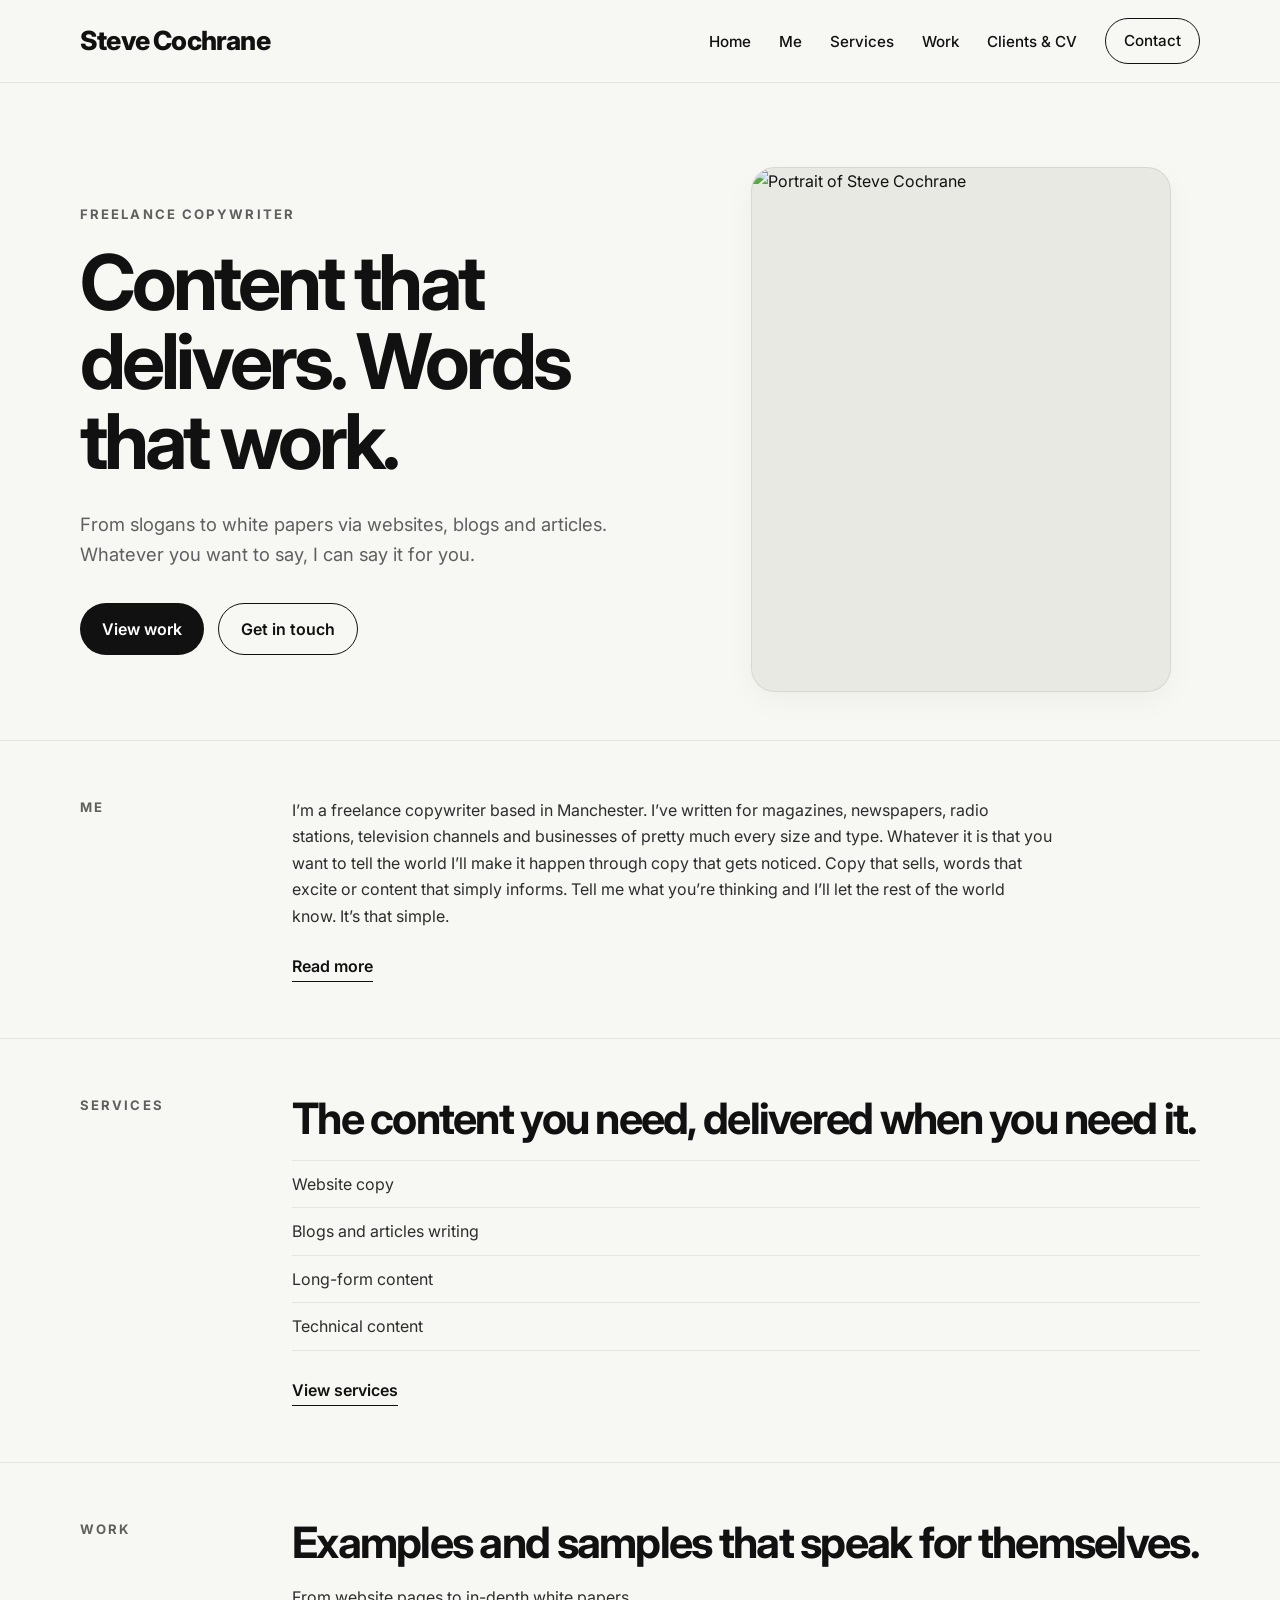
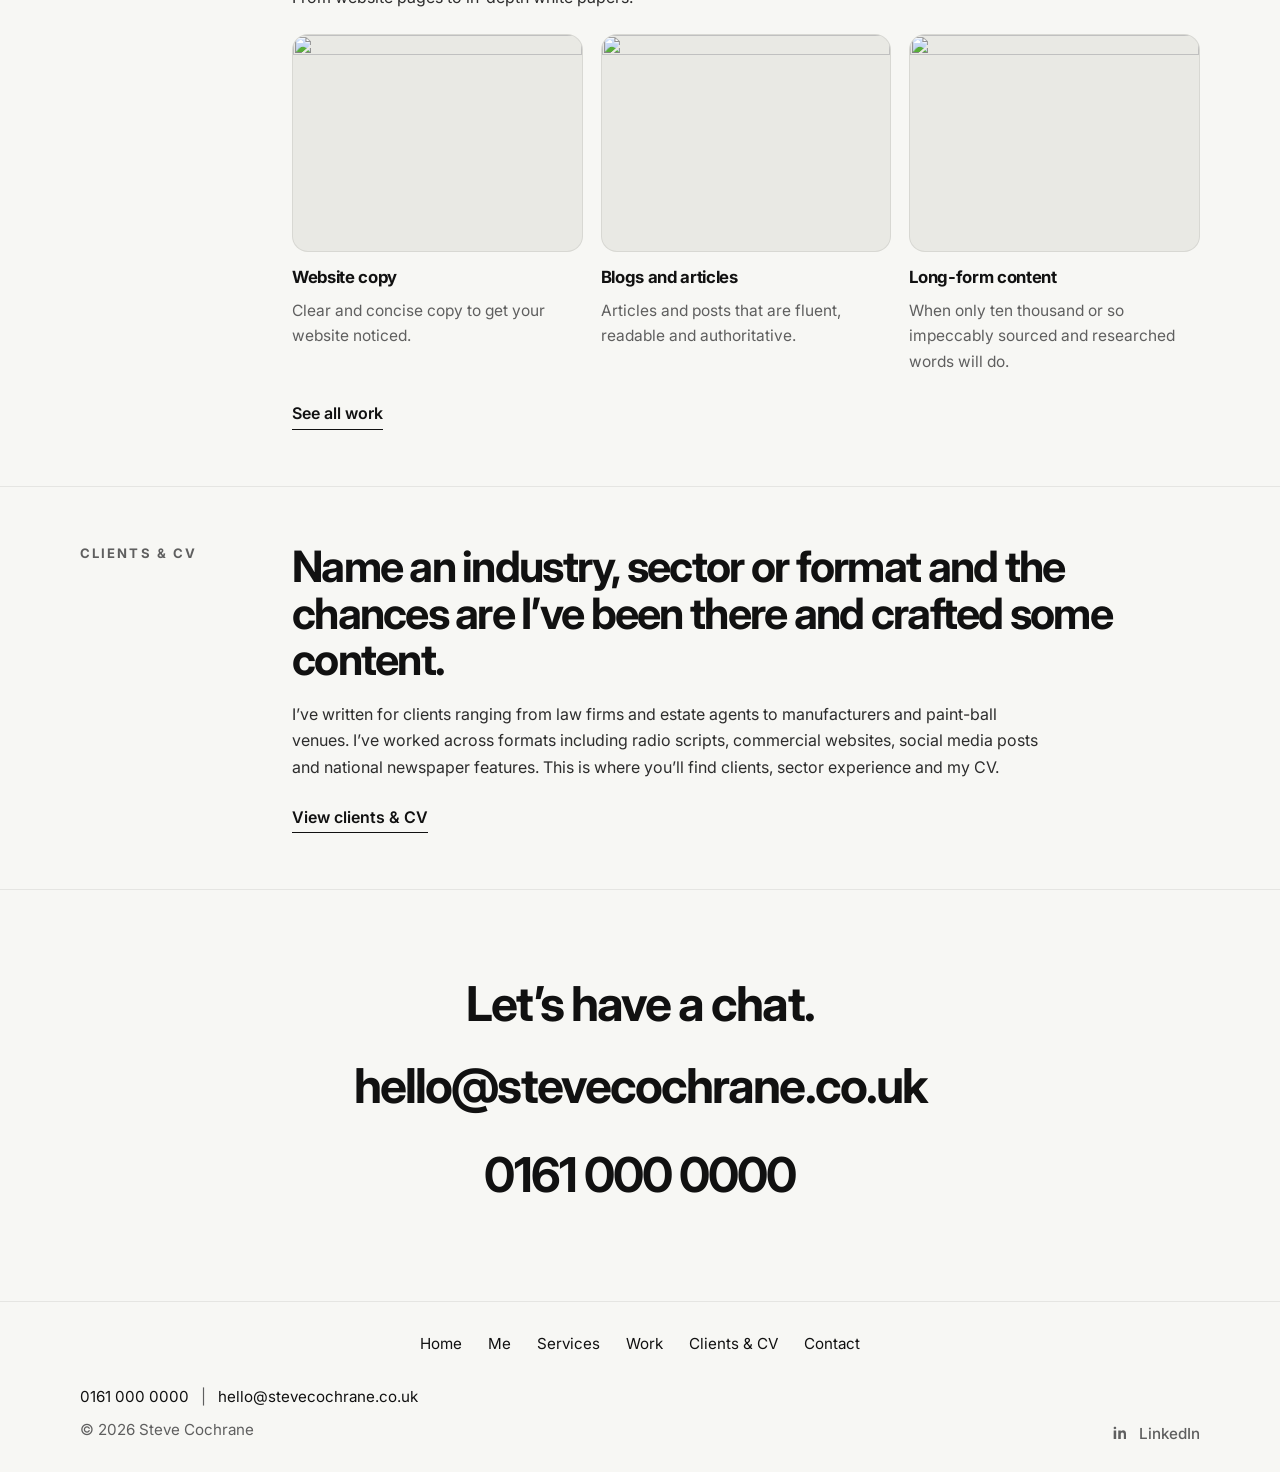
==== commit 5d83b7f1: "Update index.html" ====
--- a/index.html
+++ b/index.html
@@ -46,10 +46,10 @@
       <div class="container hero-grid">
         <div class="hero-copy">
           <p class="eyebrow">Freelance Copywriter</p>
-          <h1>Clear, experienced copywriting that gets to the point.</h1>
+          <h1>Content that delivers. Words that work. 
+</h1>
           <p class="hero-text">
-            Websites, articles, long-form content and more, written with clarity,
-            experience and without the fluff.
+            From slogans to white papers via websites, blogs and articles. Whatever you want to say, I can say it for you.  
           </p>
 
           <div class="hero-actions">
@@ -76,14 +76,10 @@
         </div>
 
         <div class="home-preview-content">
-          <h2>A straightforward writer with plenty of experience.</h2>
-          <p>
-            Steve is a freelance copywriter with a background in journalism and years of
-            experience writing for businesses, agencies and publications.
-          </p>
-          <p>
-            His approach is simple: write clearly, write properly, and make sure the copy
-            does what it needs to do.
+                    <p>
+            I’m a freelance copywriter based in Manchester. I’ve written for magazines, newspapers, radio stations, television channels and businesses of pretty much every size and type. 
+Whatever it is that you want to tell the world I’ll make it happen through copy that gets noticed. Copy that sells, words that excite or content that simply informs. Tell me what you’re thinking and I’ll let the rest of the world know. It’s that simple. 
+
           </p>
           <a class="text-link" href="me.html">Read more</a>
         </div>
@@ -98,12 +94,12 @@
         </div>
 
         <div class="home-preview-content">
-          <h2>Writing for websites, content, editorial and more.</h2>
+          <h2>The content you need, delivered when you need it.</h2>
           <ul class="home-simple-list">
             <li>Website copy</li>
-            <li>Blog and article writing</li>
-            <li>White papers and long-form content</li>
-            <li>Press and promotional copy</li>
+            <li>Blogs and articles writing</li>
+            <li>Long-form content</li>
+            <li>Technical content</li>
           </ul>
           <a class="text-link" href="services.html">View services</a>
         </div>
@@ -118,9 +114,10 @@
         </div>
 
         <div class="home-preview-content">
-          <h2>Selected examples, samples and published work.</h2>
+          <h2>Examples and samples that speak for themselves.</h2>
           <p>
-            A few examples of the kind of work Steve has written, from website copy to long-form content.
+           From website pages to in-depth white papers.
+
           </p>
 
           <div class="home-work-thumbs">
@@ -128,23 +125,27 @@
               <img src="image/work-thumb-1.jpg" alt="">
               <div class="work-thumb-copy">
                 <h3>Website copy</h3>
-                <p>Clear, effective copy for professional websites.</p>
+                <p>Clear and concise copy to get your website noticed.
+</p>
               </div>
             </a>
 
             <a class="work-thumb" href="work.html">
               <img src="image/work-thumb-2.jpg" alt="">
               <div class="work-thumb-copy">
-                <h3>Articles & editorial</h3>
-                <p>Readable, well-structured content and features.</p>
+                <h3>Blogs and articles</h3>
+                <p>Articles and posts that are fluent, readable and authoritative. 
+</p>
               </div>
             </a>
 
             <a class="work-thumb" href="work.html">
               <img src="image/work-thumb-3.jpg" alt="">
               <div class="work-thumb-copy">
-                <h3>Long-form content</h3>
-                <p>White papers, reports and detailed writing.</p>
+                <h3>Long-form content
+</h3>
+                <p>When only ten thousand or so impeccably sourced and researched words will do.
+</p>
               </div>
             </a>
           </div>
@@ -162,13 +163,12 @@
         </div>
 
         <div class="home-preview-content">
-          <h2>Broad experience across different sectors and formats.</h2>
+          <h2>Name an industry, sector or format and the chances are I’ve been there and crafted some content. 
+</h2>
           <p>
-            Steve has written for a wide range of clients and projects, from commercial
-            websites and marketing materials to editorial work and broadcast-related writing.
-          </p>
-          <p>
-            This section brings together client names, sector experience and a simple CV.
+           I’ve written for clients ranging from law firms and estate agents to manufacturers and paint-ball venues. I’ve worked across formats including radio scripts, commercial websites, social media posts and national newspaper features.
+This is where you’ll find clients, sector experience and my CV. 
+
           </p>
           <a class="text-link" href="clients-cv.html">View clients &amp; CV</a>
         </div>
--- a/css/style.css
+++ b/css/style.css
@@ -1013,12 +1013,11 @@
 }
 
 .client-logo-item img {
-  max-width: 140px;
-  max-height: 56px;
+  max-width: 300px;
+  max-height: 200px;
   width: auto;
   height: auto;
   object-fit: contain;
-  filter: grayscale(100%);
   opacity: 0.95;
 }
 
@@ -1099,3 +1098,248 @@
     max-height: 48px;
   }
 }
+.client-logo-item img {
+  max-width: 180px;
+  max-height: 80px;
+  width: auto;
+  height: auto;
+  object-fit: contain;
+}
+.client-logos-grid {
+  display: grid;
+  grid-template-columns: repeat(4, minmax(0, 1fr));
+  gap: 50px 40px;
+  align-items: center;
+  margin-top: 30px;
+}
+/* ===== SERVICES PAGE ===== */
+
+.services-intro {
+  padding-bottom: 54px;
+}
+
+.services-intro-inner {
+  max-width: 820px;
+}
+
+.services-intro-inner h1 {
+  margin: 0 0 22px;
+  font-size: clamp(2.6rem, 5vw, 4.8rem);
+  line-height: 1.04;
+  letter-spacing: -0.05em;
+}
+
+.services-intro-inner p {
+  margin: 0 0 16px;
+  color: #2d2d2d;
+}
+
+.services-list-section {
+  padding-top: 24px;
+}
+
+.service-row {
+  display: grid;
+  grid-template-columns: 100px minmax(0, 1fr);
+  gap: 26px;
+  padding: 34px 0;
+  border-top: 1px solid rgba(17, 17, 17, 0.08);
+}
+
+.service-row:last-child {
+  border-bottom: 1px solid rgba(17, 17, 17, 0.08);
+}
+
+.service-row-label p {
+  margin: 0;
+  font-size: 0.95rem;
+  font-weight: 700;
+  color: var(--muted);
+}
+
+.service-row-content h2 {
+  margin: 0 0 14px;
+  font-size: clamp(1.6rem, 3vw, 2.5rem);
+  line-height: 1.08;
+  letter-spacing: -0.04em;
+}
+
+.service-row-content p {
+  margin: 0 0 16px;
+  max-width: 780px;
+  color: #2d2d2d;
+}
+
+.service-row-content ul {
+  margin: 0;
+  padding-left: 18px;
+}
+
+.service-row-content li {
+  margin: 0 0 8px;
+  color: var(--muted);
+}
+
+.how-i-work-section {
+  background: #f0f0eb;
+}
+
+.how-i-work-inner {
+  max-width: 820px;
+}
+
+.how-i-work-inner h2 {
+  margin: 0 0 20px;
+  font-size: clamp(2rem, 4vw, 3.2rem);
+  line-height: 1.08;
+  letter-spacing: -0.04em;
+}
+
+.how-i-work-inner p {
+  margin: 0 0 16px;
+  color: #2d2d2d;
+}
+
+.services-closing-inner {
+  max-width: 820px;
+}
+
+.services-closing-inner h2 {
+  margin: 0 0 18px;
+  font-size: clamp(2rem, 4vw, 3.1rem);
+  line-height: 1.08;
+  letter-spacing: -0.04em;
+}
+
+.services-closing-inner p {
+  margin: 0 0 24px;
+  color: #2d2d2d;
+  max-width: 760px;
+}
+
+@media (max-width: 700px) {
+  .service-row {
+    grid-template-columns: 1fr;
+    gap: 12px;
+    padding: 28px 0;
+  }
+}
+/* ===== NEW WORK PAGE ===== */
+
+.work-page-intro {
+  padding-bottom: 44px;
+}
+
+.work-page-intro-inner {
+  max-width: 820px;
+}
+
+.work-page-intro-inner h1 {
+  margin: 0 0 22px;
+  font-size: clamp(2.6rem, 5vw, 4.8rem);
+  line-height: 1.04;
+  letter-spacing: -0.05em;
+}
+
+.work-page-intro-inner p {
+  margin: 0 0 16px;
+  color: #2d2d2d;
+}
+
+.work-accordion-section {
+  padding-top: 10px;
+}
+
+.work-accordion {
+  border-top: 1px solid rgba(17, 17, 17, 0.1);
+}
+
+.work-accordion:last-child {
+  border-bottom: 1px solid rgba(17, 17, 17, 0.1);
+}
+
+.work-accordion summary {
+  list-style: none;
+  cursor: pointer;
+  position: relative;
+  padding: 28px 54px 28px 0;
+  font-size: clamp(1.4rem, 2.5vw, 2rem);
+  font-weight: 700;
+  letter-spacing: -0.03em;
+}
+
+.work-accordion summary::-webkit-details-marker {
+  display: none;
+}
+
+.work-accordion summary::after {
+  content: "+";
+  position: absolute;
+  right: 0;
+  top: 50%;
+  transform: translateY(-50%);
+  font-size: 2rem;
+  font-weight: 400;
+  line-height: 1;
+  color: var(--muted);
+}
+
+.work-accordion[open] summary::after {
+  content: "−";
+}
+
+.work-accordion-panel {
+  padding: 0 0 34px;
+}
+
+.work-example-grid {
+  display: grid;
+  grid-template-columns: repeat(2, minmax(0, 1fr));
+  gap: 34px 26px;
+  padding-top: 4px;
+}
+
+.work-example-card {
+  min-width: 0;
+}
+
+.work-example-image {
+  display: block;
+  text-decoration: none;
+}
+
+.work-example-image:hover {
+  text-decoration: none;
+}
+
+.work-example-image img {
+  width: 100%;
+  aspect-ratio: 16 / 10;
+  object-fit: cover;
+  background: #e9e9e4;
+  border: 1px solid rgba(17, 17, 17, 0.08);
+  margin-bottom: 16px;
+}
+
+.work-example-copy h3 {
+  margin: 0 0 10px;
+  font-size: clamp(1.4rem, 2.2vw, 2rem);
+  line-height: 1.1;
+  letter-spacing: -0.03em;
+  color: #2f5f98;
+}
+
+.work-example-copy p {
+  margin: 0;
+  color: #2d2d2d;
+}
+
+@media (max-width: 800px) {
+  .work-example-grid {
+    grid-template-columns: 1fr;
+  }
+
+  .work-accordion summary {
+    padding: 22px 42px 22px 0;
+  }
+}
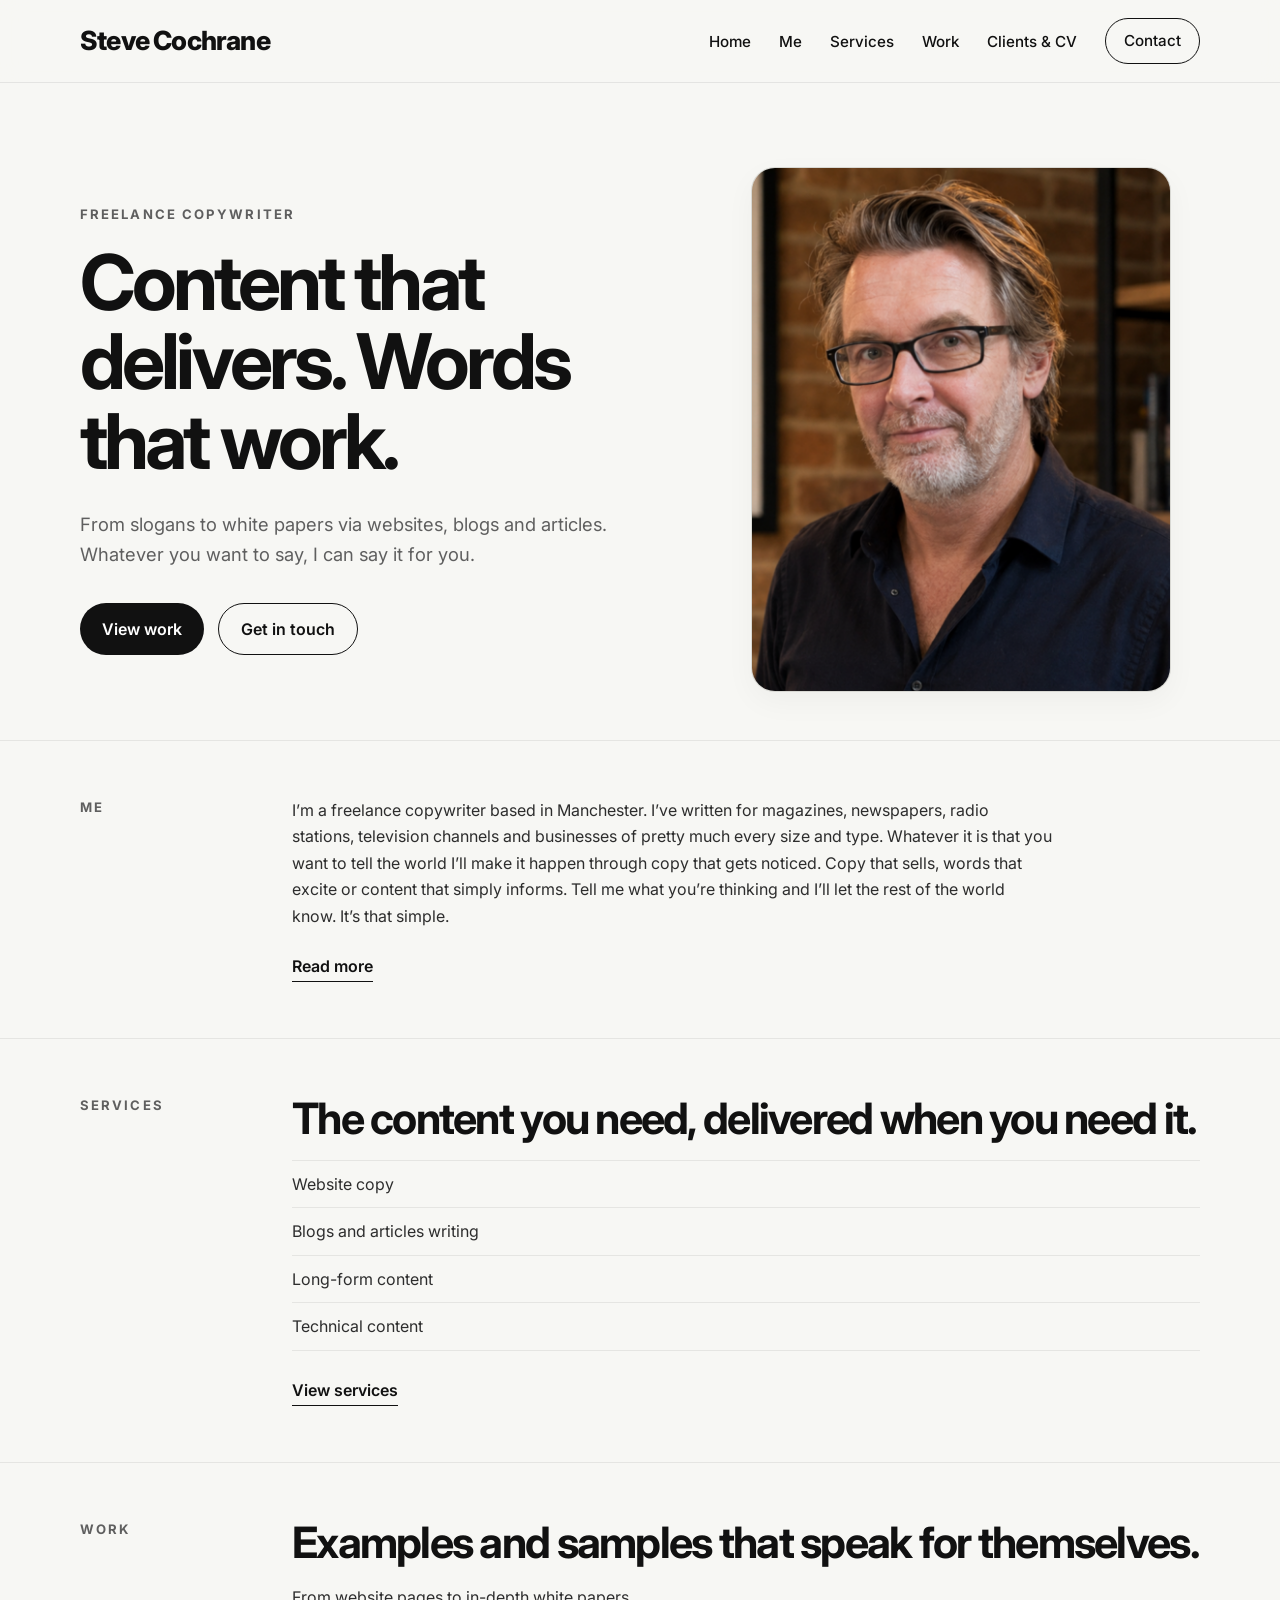
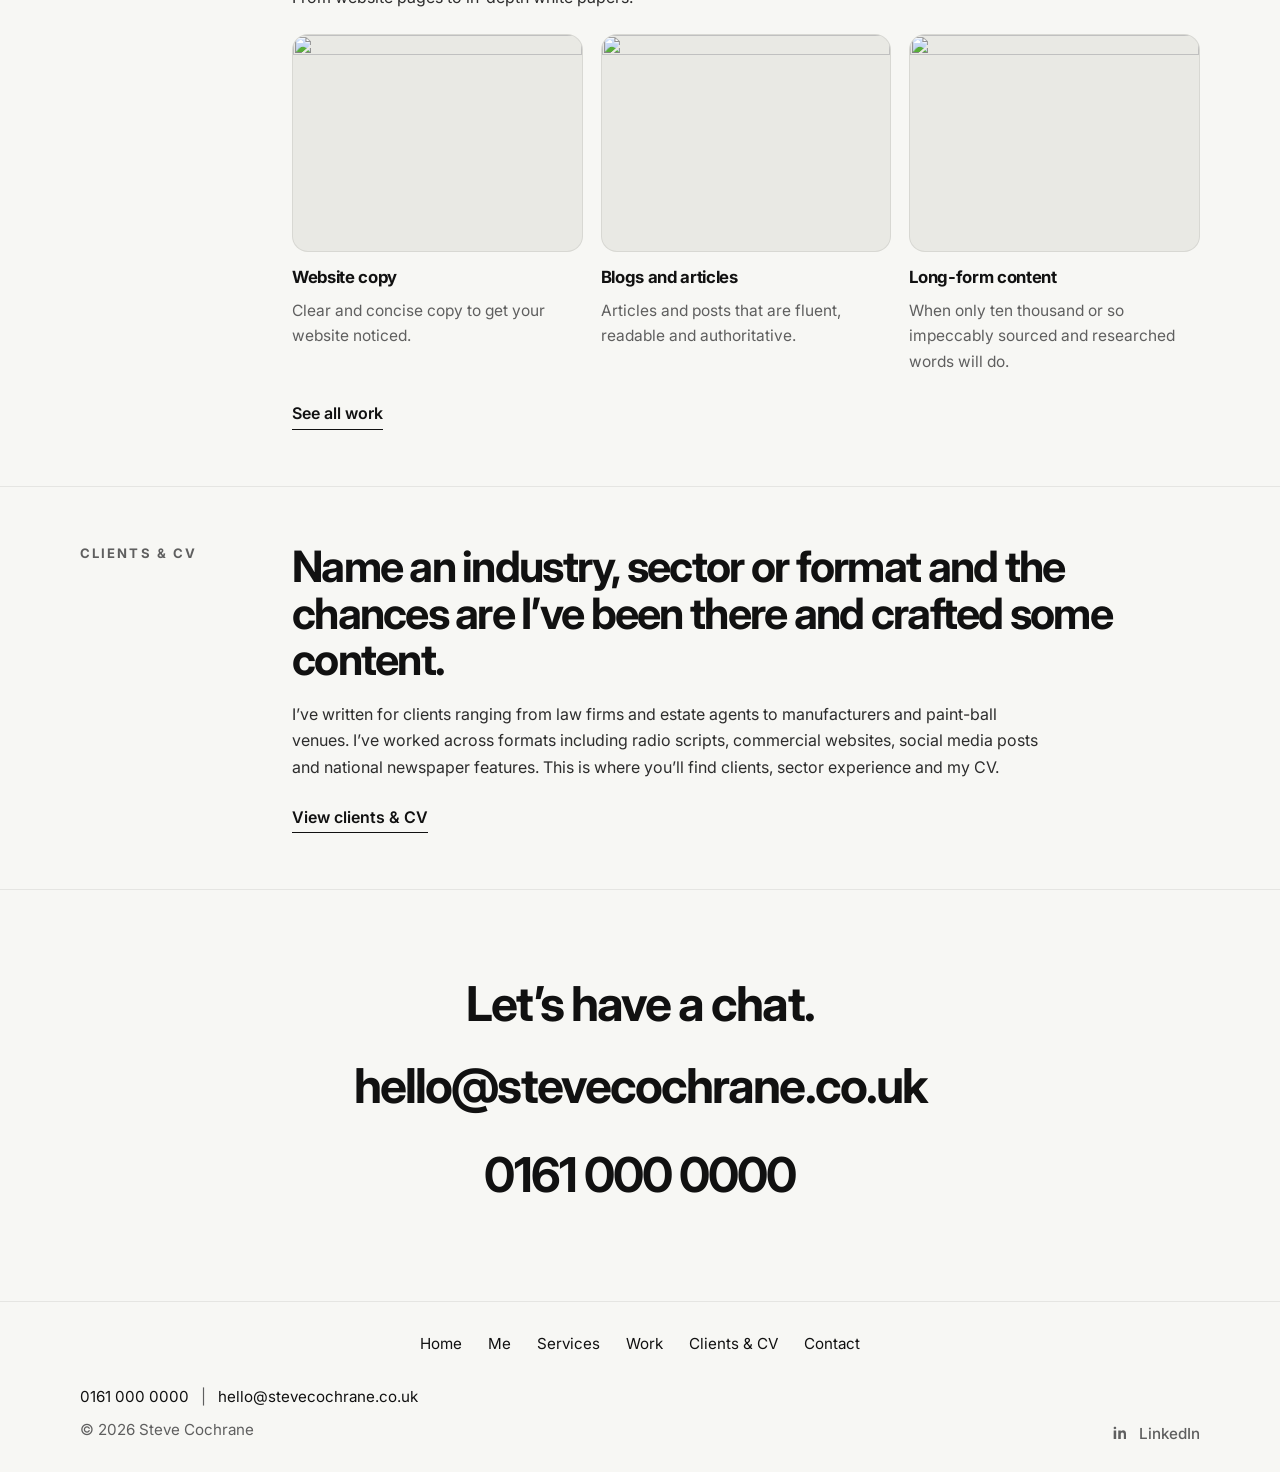
==== commit ca3a1fe5: "Update index.html" ====
--- a/index.html
+++ b/index.html
@@ -60,7 +60,7 @@
 
         <div class="hero-image-wrap">
           <img
-            src="image/steve-cochrane-headshot.jpg"
+            src="image/steve.png"
             alt="Portrait of Steve Cochrane"
             class="hero-image"
           />
